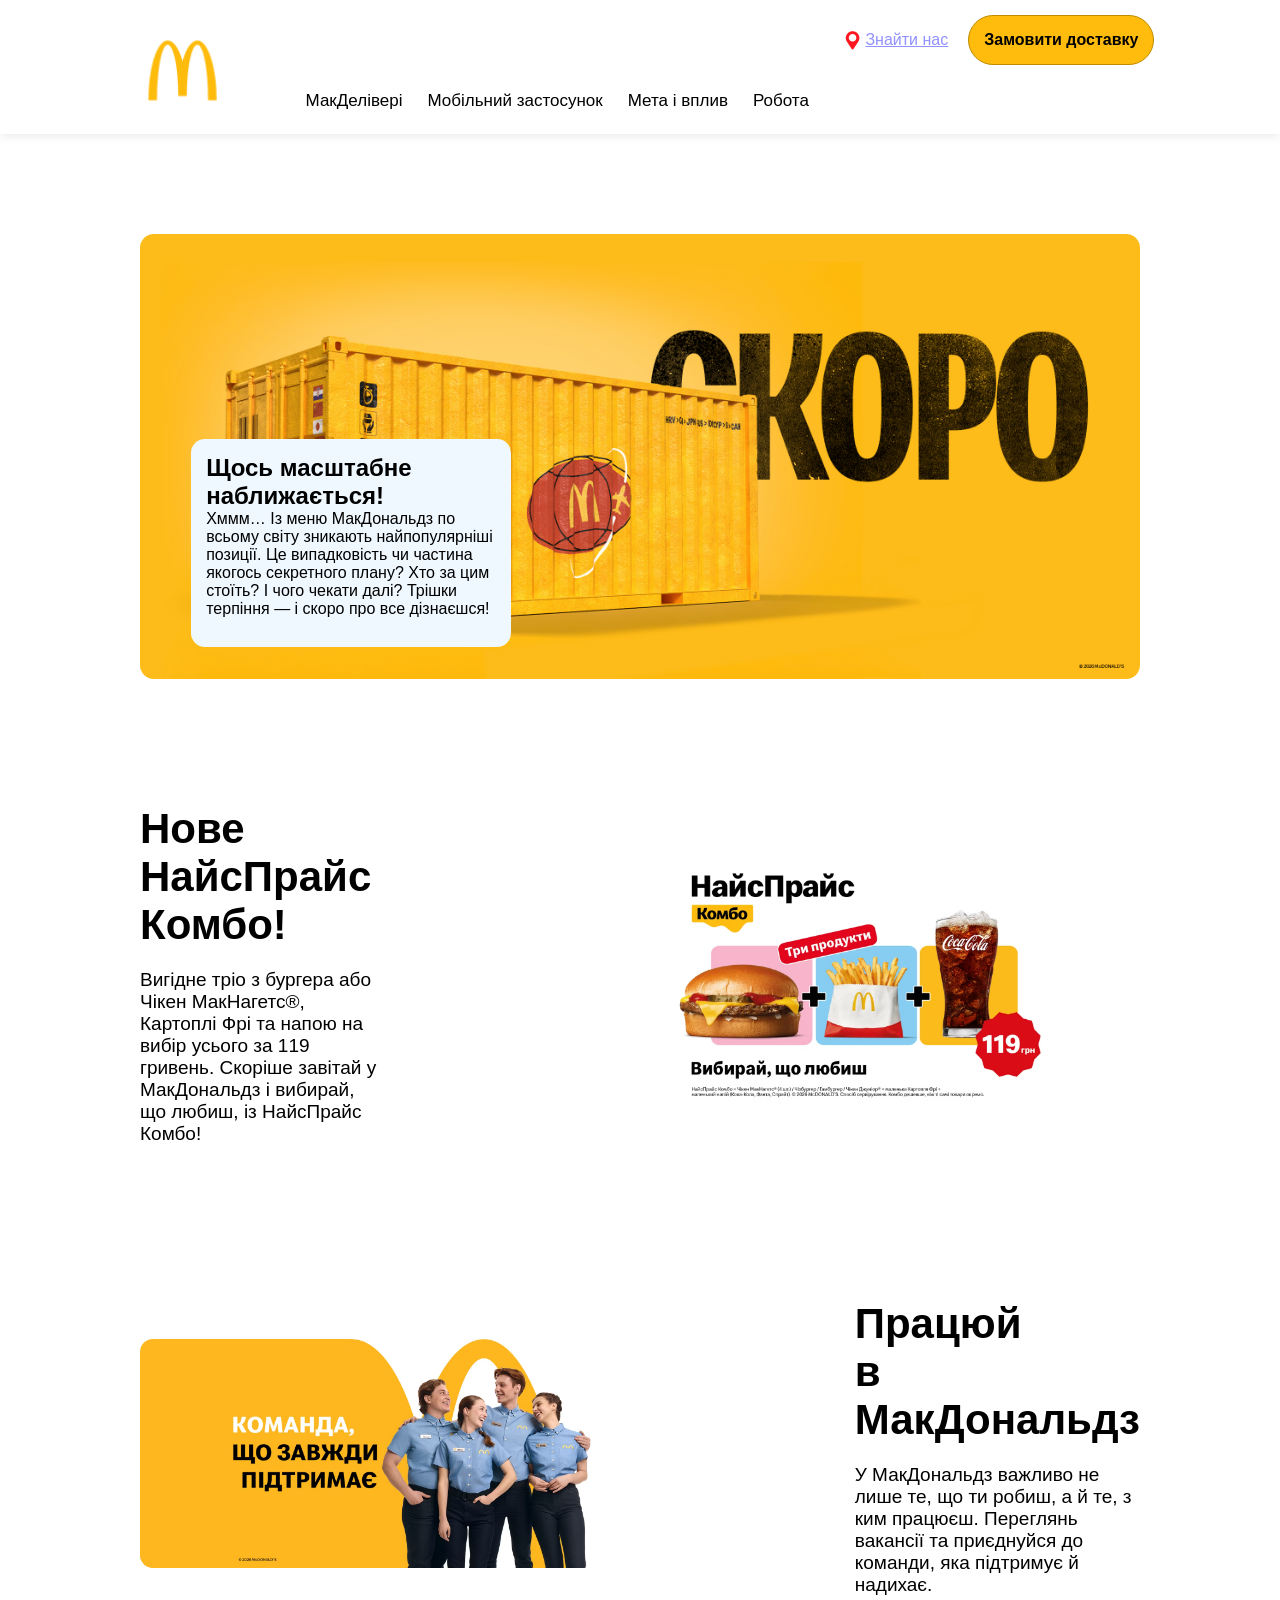
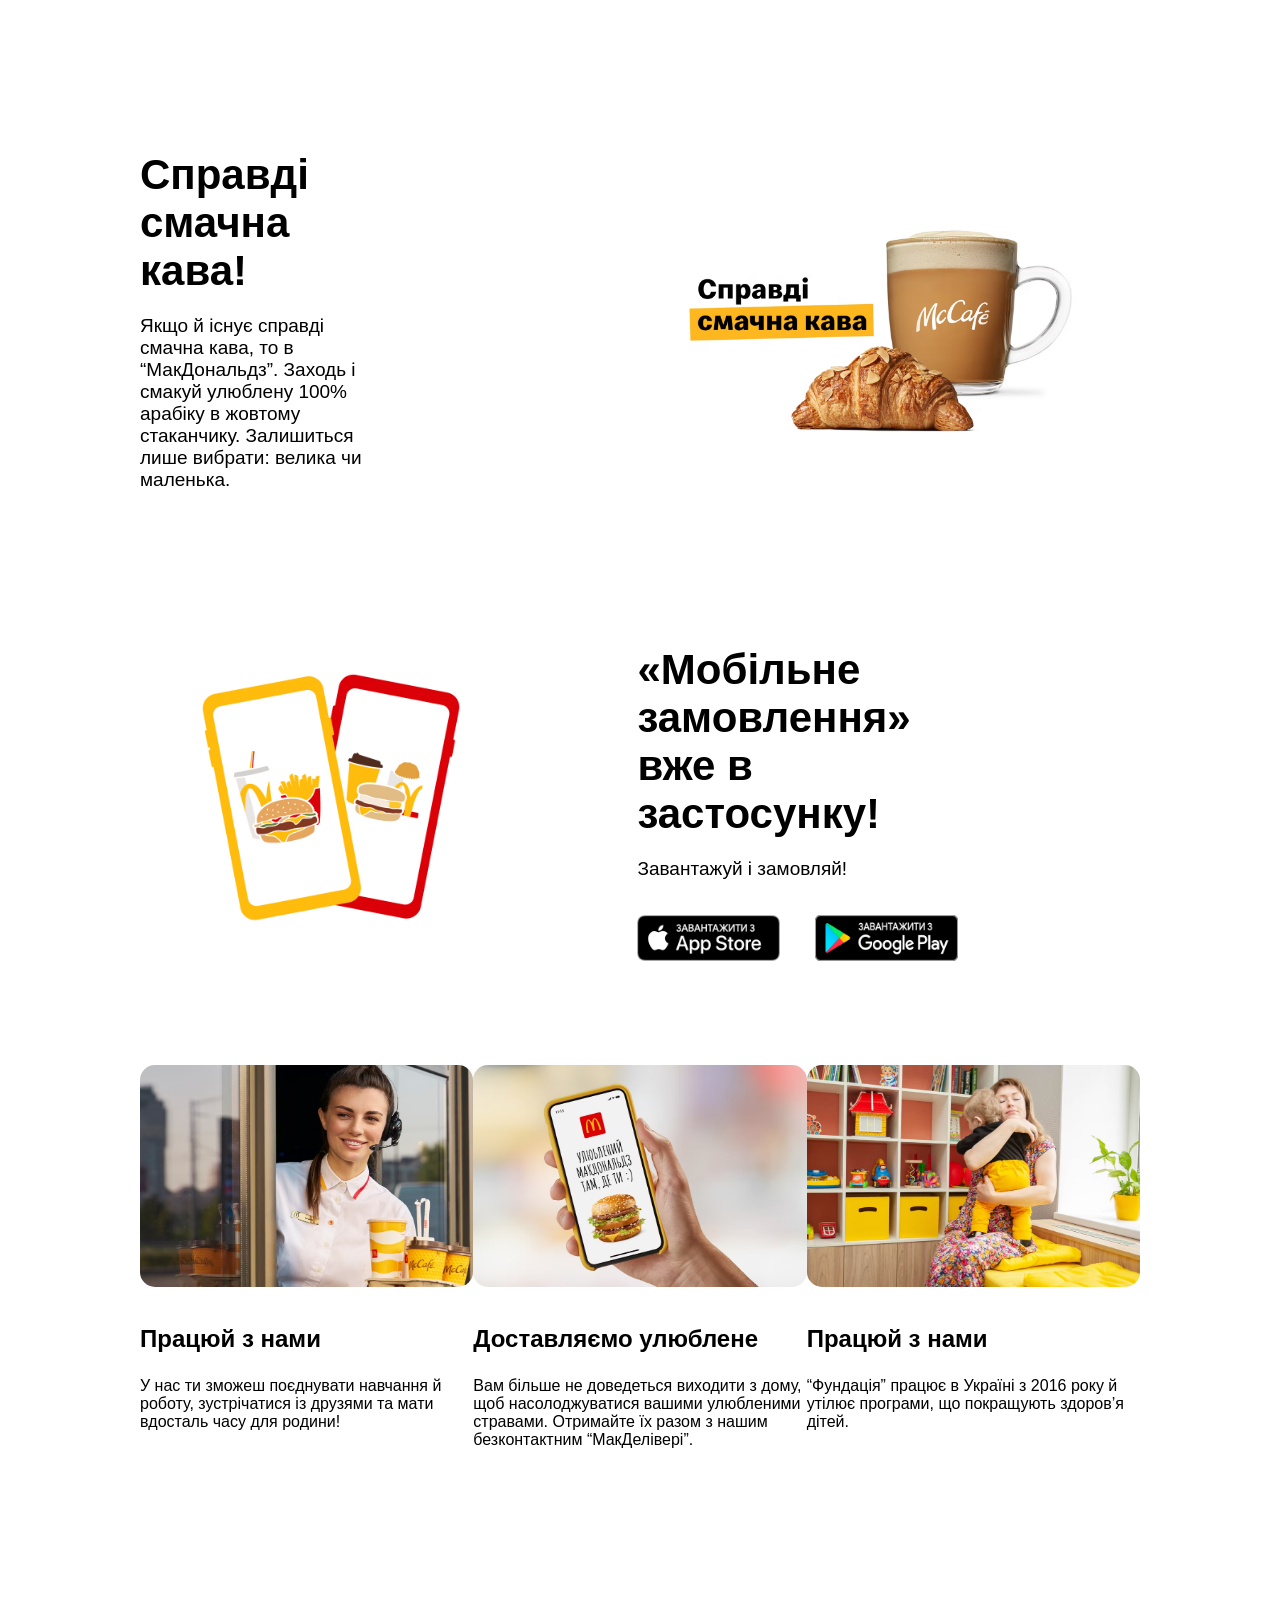
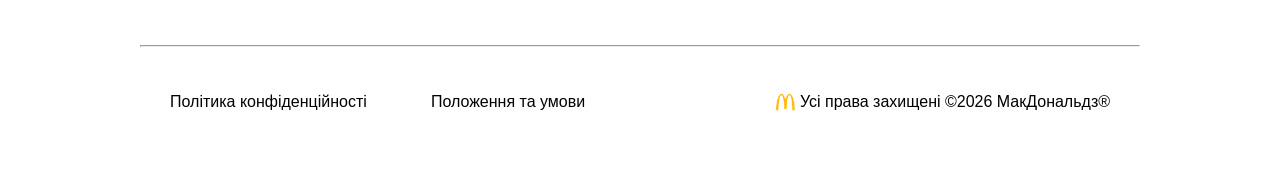
==== index.html @ 43e03fe8 "first commit" ====
<!DOCTYPE html>
<html lang="ua">

<head>
    <meta charset="UTF-8">
    <meta name="viewport" content="width=device-width, initial-scale=1.0">
    <link rel="stylesheet" href="./css/style.css">
    <link rel="icon" href="./images/mcdonalds-logo.jpg">
    <title>Макдональдз</title>
</head>

<body>
    <header>
        <div class="head">
            <div class="headd">
                <div class="head-img"><a href="./index.html"><img class="Mac"
                            src="./images/Logo_on_white_desktop_Small.jpg" alt=""></a>
                </div>
                <div class="right-header">
                    <nav>
                        <ul>
                            <li><a href="https://restaurants.mcdonalds.ua"><img src="./images/pngegg.png" alt=""><span>Знайти нас</span></a></li>
                            <li><a target="_blank" class="zakaz" href="https://glovoapp.com/en?utm_source=Social_media&utm_medium=Organic_Posts&utm_campaign=Referral_Acquisition_Facebook_All_PartnersVisibility_Ukr_UA"><button>Замовити доставку</button></a></li>
                        </ul>
                    </nav>
                    <div class="choose">
                        <a href="./macdelivery.html">МакДелiверi</a>
                        <a href="/mobileMC.html">Мобiльний застосунок</a>
                        <a href="./Meta.html">Мета i вплив</a>
                        <a href="./work.html">Робота</a>
                    </div>
                </div>
            </div>
        </div>
    </header>
    <main>
        <div class="slide">
            <img src="./images/Slider_TOW.png" alt="">
            <div class="slide-text">
                <h2>Щось масштабне наближається!</h2>
                <p>Хммм… Із меню МакДональдз по всьому світу зникають найпопулярніші позиції. Це випадковість чи частина
                    якогось секретного плану? Хто за цим стоїть? І чого чекати далі? Трішки терпіння — і скоро про все
                    дізнаєшся!</p>
            </div>
        </div class="empty">
        <p>
            <span><br></span>
            &nbsp;
        </p>
        <div class="row">
            <div class="aside1">
                <h2>Нове НайсПрайс Комбо!</h2>
                <p>Вигідне тріо з бургера або Чікен МакНагетс®, Картоплі Фрі та напою на вибір усього за 119 гривень.
                    Скоріше завітай у МакДональдз і вибирай, що любиш, із НайсПрайс Комбо!</p>
            </div>
            <div class="aside2"><img src="./images/Main_baner_NPC_Mcd_1-column-desktop.avif" alt=""></div>
        </div>
        <div class="row">
            <div class="aside2"><img src="./images/baner_recrutment_v2_1-column-desktop.avif" alt=""></div>
            <div class="aside1">
                <h2>Працюй в МакДональдз</h2>
                <p>У МакДональдз важливо не лише те, що ти робиш, а й те, з ким працюєш. Переглянь вакансії та
                    приєднуйся до команди, яка підтримує й надихає.</p>
            </div>
        </div>
        <div class="row">
            <div class="aside1">
                <h2>Справді смачна кава!</h2>
                <p>Якщо й існує справді смачна кава, то в “МакДональдз”. Заходь і смакуй улюблену 100% арабіку в жовтому
                    стаканчику. Залишиться лише вибрати: велика чи маленька.</p>

            </div>
            <div class="aside2"><img src="./images/coffeebaner_1-column-desktop.avif" alt=""></div>
        </div>
        <div class="row mobile-s">
            <div class="aside2">
                <img src="./images/phone+menu_illustration.jpg" alt="">
            </div>
            <div class="aside1 s-width">
                <h2>«Мобільне замовлення» вже в застосунку!</h2>
                <p>Завантажуй і замовляй!</p>
                <div class="app">
                    <a href="https://apps.apple.com/us/app/mcdonalds/id922103212"><img src="./images/appstore-icon.png"
                            alt=""></a>
                    <a href="https://play.google.com/store/apps/details?id=com.mcdonalds.app&hl=en"><img
                            src="./images/googleplay-icon.png" alt=""></a>
                </div>
            </div>
        </div>
        <div class="cards">
            <div class="card">
                <div class="column1">
                    <img src="./images/mcdrive_2336x1040_3-column-desktop (2).avif" alt="">
                    <h2>Працюй з нами</h2>
                    <p>У нас ти зможеш поєднувати навчання й роботу, зустрічатися із друзями та мати вдосталь часу для
                        родини!</p>
                </div>
                <div class="column2">
  
                </div>
            </div>
            <div class="card">
                <div class="column1">
                    <img src="./images/Public_BigMAv_Phone-1_3-column-desktop.avif" alt="">
                    <h2>Доставляємо улюблене</h2>
                    <p>Вам більше не доведеться виходити з дому, щоб насолоджуватися вашими улюбленими стравами.
                        Отримайте їх разом з нашим безконтактним “МакДелівері”.</p>
                </div>
                <div class="column2">

                </div>
            </div>
            <div class="card">
                <div class="column1">
                    <img src="./images/mom_kid_2336x1040_3-column-desktop.avif" alt="">
                    <h2>Працюй з нами</h2>
                    <p>“Фундація” працює в Україні з 2016 року й утілює програми, що покращують здоров’я дітей.</p>
                </div>
                <div class="column2">
                </div>
            </div>
        </div>
        <hr>
        <footer>
            <div class="left">
                <p>Політика конфіденційності</p>
                <p>Положення та умови</p>
            </div>
            <div class="rigth">
                <img src="./images/Logo_on_white_desktop_Small.jpg" alt="">
                <p>Усi права захищенi ©2026 МакДональдз®</p>
            </div>
        </footer>
    </main>
</body>

</html>
---- css/style.css ----
* {
  margin: 0;
  padding: 0;
  box-sizing: border-box;
  font-family: "Gill Sans", "Gill Sans MT", Calibri, "Trebuchet MS", sans-serif;
}

body {
  margin: auto;
}

nav {
  display: flex;
  justify-content: end;
}
nav ul {
  display: flex;
  align-items: center;
  gap: 20px;
}
nav li {
  list-style: none;
}
nav li a {
  display: flex;
  align-items: center;
  color: #9191ff;
}
nav li img {
  width: 25px;
}
nav li button {
  border-radius: 30px;
  font-size: 16px;
  padding: 15px;
  cursor: pointer;
  font-weight: 700;
  background-color: #ffbc0d;
  border: 1px solid #c08b00;
}
nav li button:hover {
  background-color: rgb(255, 202.1198347107, 64);
}

.choose {
  display: flex;
  gap: 25px;
  margin-top: 26px;
  font-size: 17px;
}
.choose a {
  color: black;
  text-decoration: none;
  padding-bottom: 23px;
}
.choose {
  padding-right: 27vw;
}

.headd {
  padding-top: 15px;
  display: flex;
  justify-content: space-between;
  gap: 70px;
}
.headd .Mac {
  width: 110px;
}

.right-header {
  display: flex;
  flex-direction: column;
}

header {
  box-shadow: 0 1px 10px rgba(0, 0, 0, 0.0980392157);
}

.head {
  display: flex;
  justify-content: center;
  max-width: 1170px;
  margin: 0 auto;
}

main {
  margin: 0 140px;
}

.slide {
  display: flex;
  justify-content: center;
  margin-top: 100px;
  position: relative;
}
.slide img {
  width: 100%;
  border-radius: 14px;
}
.slide .slide-text {
  position: absolute;
  bottom: 2em;
  left: 4vw;
  background-color: aliceblue;
  width: 20em;
  height: 13em;
  padding: 15px;
  border-radius: 14px;
}

.empty {
  height: 400px;
  width: auto;
  line-height: 24px;
}

.row {
  margin-top: 70px;
  display: flex;
  gap: 200px;
  margin-bottom: 100px;
}

.aside1 {
  margin-top: 20px;
  width: 60vw;
}
.aside1 h2 {
  padding-bottom: 20px;
  width: 70%;
  font-size: 42px;
}
.aside1 p {
  padding-bottom: 35px;
  font-size: 19px;
}
.aside1 button {
  border-radius: 30px;
  font-size: 16px;
  padding: 15px;
  cursor: pointer;
  font-weight: 700;
  background-color: white;
}
.aside1 button:hover {
  background-color: rgb(229.5, 229.5, 229.5);
}
.aside1 button {
  font-size: 17px;
}

.aside2 img {
  width: 100%;
  border-radius: 13px;
}

.mobile-s {
  align-items: center;
  gap: 20px;
}
.mobile-s img {
  width: 80%;
}

.s-width {
  width: 1000px;
}

.app {
  display: flex;
}

.column1 img {
  width: 100%;
  border-radius: 15px;
  margin-bottom: 10px;
}
.column1 h2 {
  margin: 24px 0;
}
.column1 p {
  margin: 24px 0;
}

.cards, .cards2 {
  display: flex;
  justify-content: space-evenly;
  margin-bottom: 50px;
}

.card {
  display: flex;
  flex-direction: column;
  justify-content: space-between;
  width: 26em;
  height: 530px;
}

.column2 button {
  border-radius: 30px;
  font-size: 16px;
  padding: 15px;
  cursor: pointer;
  font-weight: 700;
  background-color: white;
}
.column2 button:hover {
  background-color: rgb(229.5, 229.5, 229.5);
}

footer {
  display: flex;
  justify-content: space-between;
  margin: 0 30px;
  margin-top: 40px;
  margin-bottom: 70px;
}
footer .left {
  display: flex;
  align-items: center;
  gap: 4em;
}
footer img {
  width: 30px;
}
footer .rigth {
  display: flex;
  align-items: center;
}

.active {
  border-bottom: #b10000 4px solid;
  font-weight: bold;
}

.del-main {
  margin-top: 60px;
  text-align: center;
}
.del-main h1 {
  font-size: 60px;
  color: #1d1d1d;
  margin-bottom: 20px;
}
.del-main img {
  border-radius: 20px;
}

.deli-colm {
  text-align: left;
  border: 1px solid #bdbdbd;
  border-radius: 20px;
}
.deli-colm p {
  font-size: 17px;
}
.deli-colm img {
  border-radius: 20px 20px 0 0;
}

.deli-colm2 {
  padding: 17px;
}
.deli-colm2 button {
  border-radius: 30px;
  font-size: 16px;
  padding: 15px;
  cursor: pointer;
  font-weight: 700;
  background-color: white;
}
.deli-colm2 button:hover {
  background-color: rgb(229.5, 229.5, 229.5);
}

.deliv-h2 {
  font-size: 27px;
  margin-top: 35px;
  margin-bottom: 24px;
}

.img2 {
  width: 100%;
}

.cards2 {
  gap: 20px;
  margin-bottom: 0px;
}
.cards2 .card {
  height: 333px;
}
.cards2 {
  margin-bottom: 100px;
}

.aside-loca {
  justify-content: left;
  text-align: left;
}
.aside-loca h2 {
  font-size: 26px;
}

.row-loc {
  gap: 15px;
}
.row-loc img {
  width: 98%;
}

.row {
  align-items: center;
}
.row .cards3 {
  display: flex;
  justify-content: center;
  gap: 80px;
  max-width: 800px;
  margin: 0 auto;
}
.row .cards3 .card {
  display: flex;
  justify-content: space-between;
}
.row .cards3 .card .column1 {
  border: 0;
}
.row button {
  border-radius: 30px;
  font-size: 16px;
  padding: 15px;
  cursor: pointer;
  font-weight: 700;
  background-color: white;
}
.row button:hover {
  background-color: rgb(229.5, 229.5, 229.5);
}

.w1-15 {
  margin: 0 140px;
}

.hero-h1 {
  font-size: 50px;
}

.m-width {
  text-align: left;
}
.m-width img {
  border-radius: 0;
}

.Cherg {
  margin: 0 140px;
  text-align: left;
}
.Cherg h2 {
  margin: 20px 0;
}
.Cherg p {
  font-size: 18px;
}
.Cherg button {
  margin: 10px 0;
  border-radius: 30px;
  font-size: 16px;
  padding: 15px;
  cursor: pointer;
  font-weight: 700;
  background-color: white;
}
.Cherg button:hover {
  background-color: rgb(229.5, 229.5, 229.5);
}

.row .cards3 {
  gap: 200px;
}

.cards4 {
  display: flex;
  justify-content: space-between;
  gap: 200px;
}
.cards4 .card {
  height: 500px;
}
.cards4 .card img {
  width: 31em;
}
.cards4 {
  margin: none;
}

.row3 {
  width: 100%;
}

.under-text {
  font-size: 17px;
  margin: 0 130px;
  text-align: left;
}
.under-text ul {
  margin-left: 30px;
}
.under-text ul li {
  font-size: 18px;
}

.btnss {
  display: flex;
  justify-content: space-evenly;
}
.btnss button {
  border-radius: 30px;
  font-size: 16px;
  padding: 15px;
  cursor: pointer;
  font-weight: 700;
  background-color: white;
}
.btnss button:hover {
  background-color: rgb(229.5, 229.5, 229.5);
}
.btnss {
  margin: 70px 0;
}

.zakaz {
  text-decoration: none;
}/*# sourceMappingURL=style.css.map */
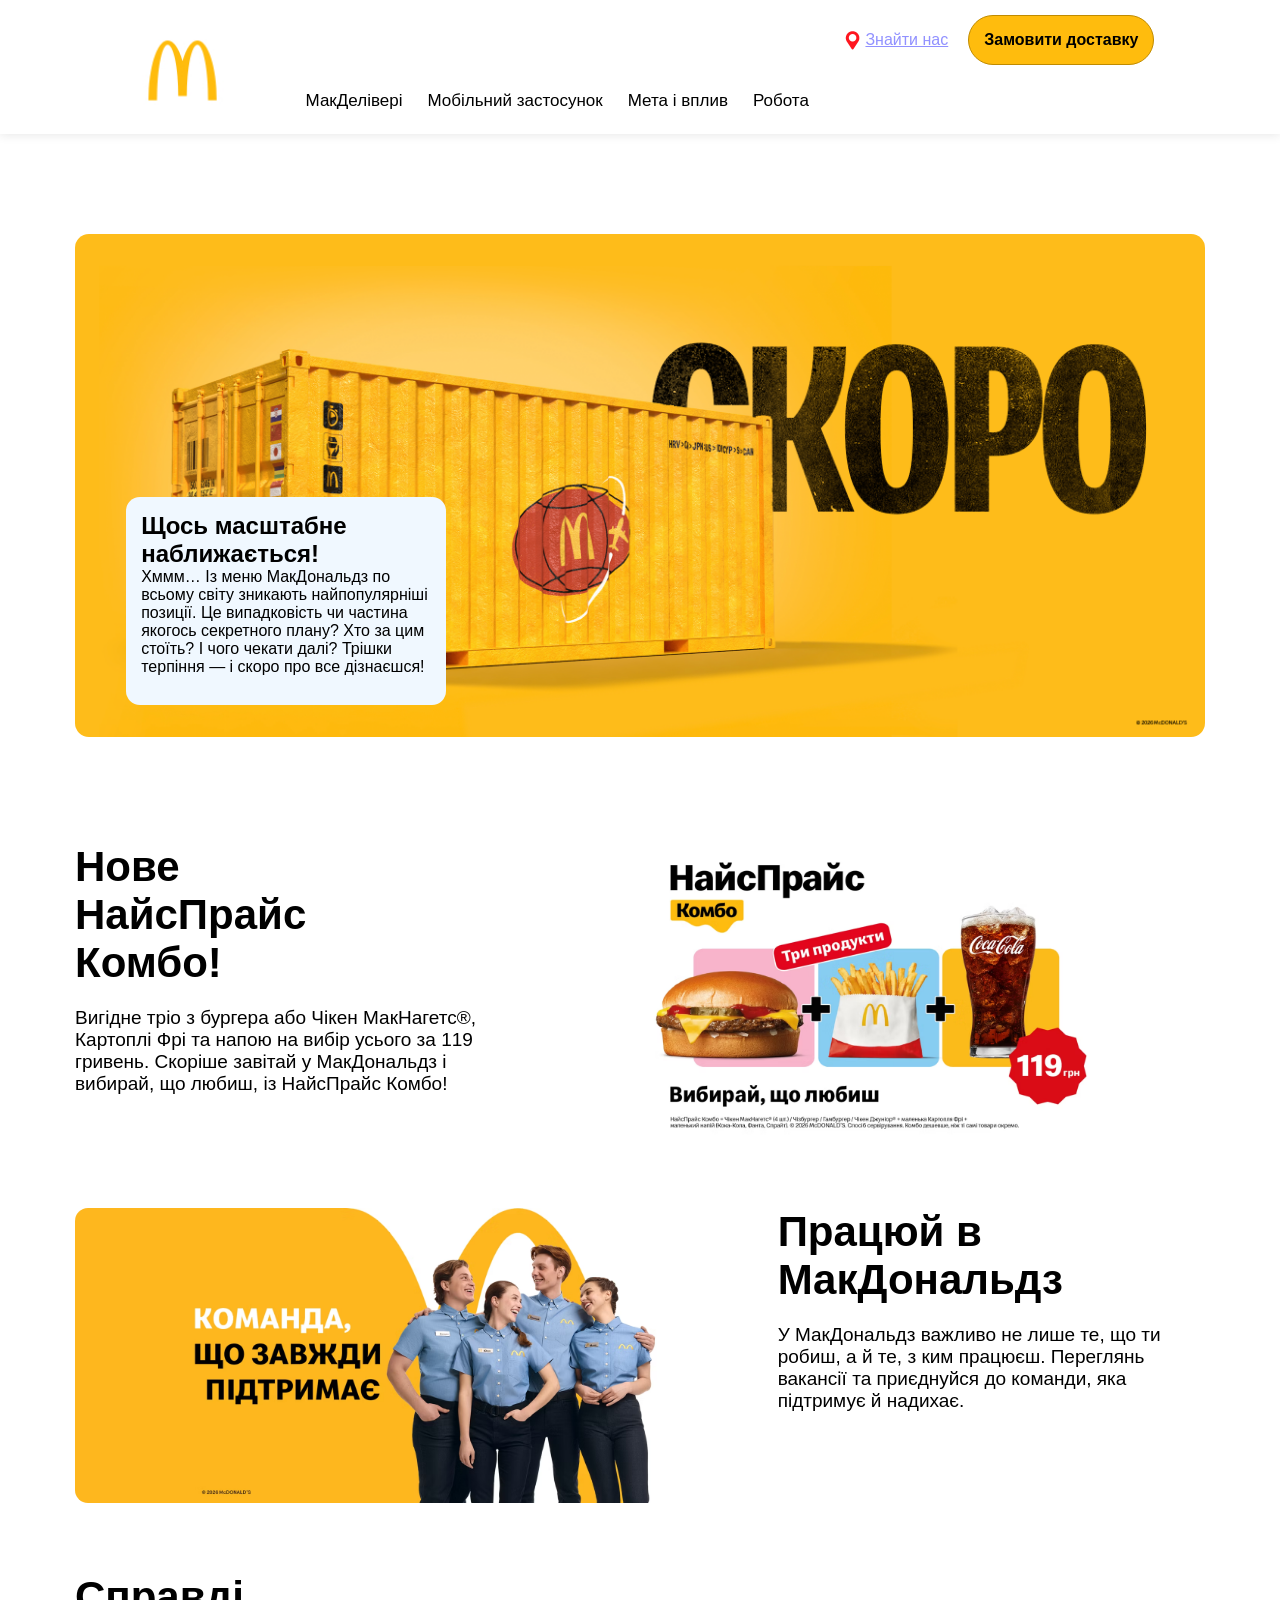
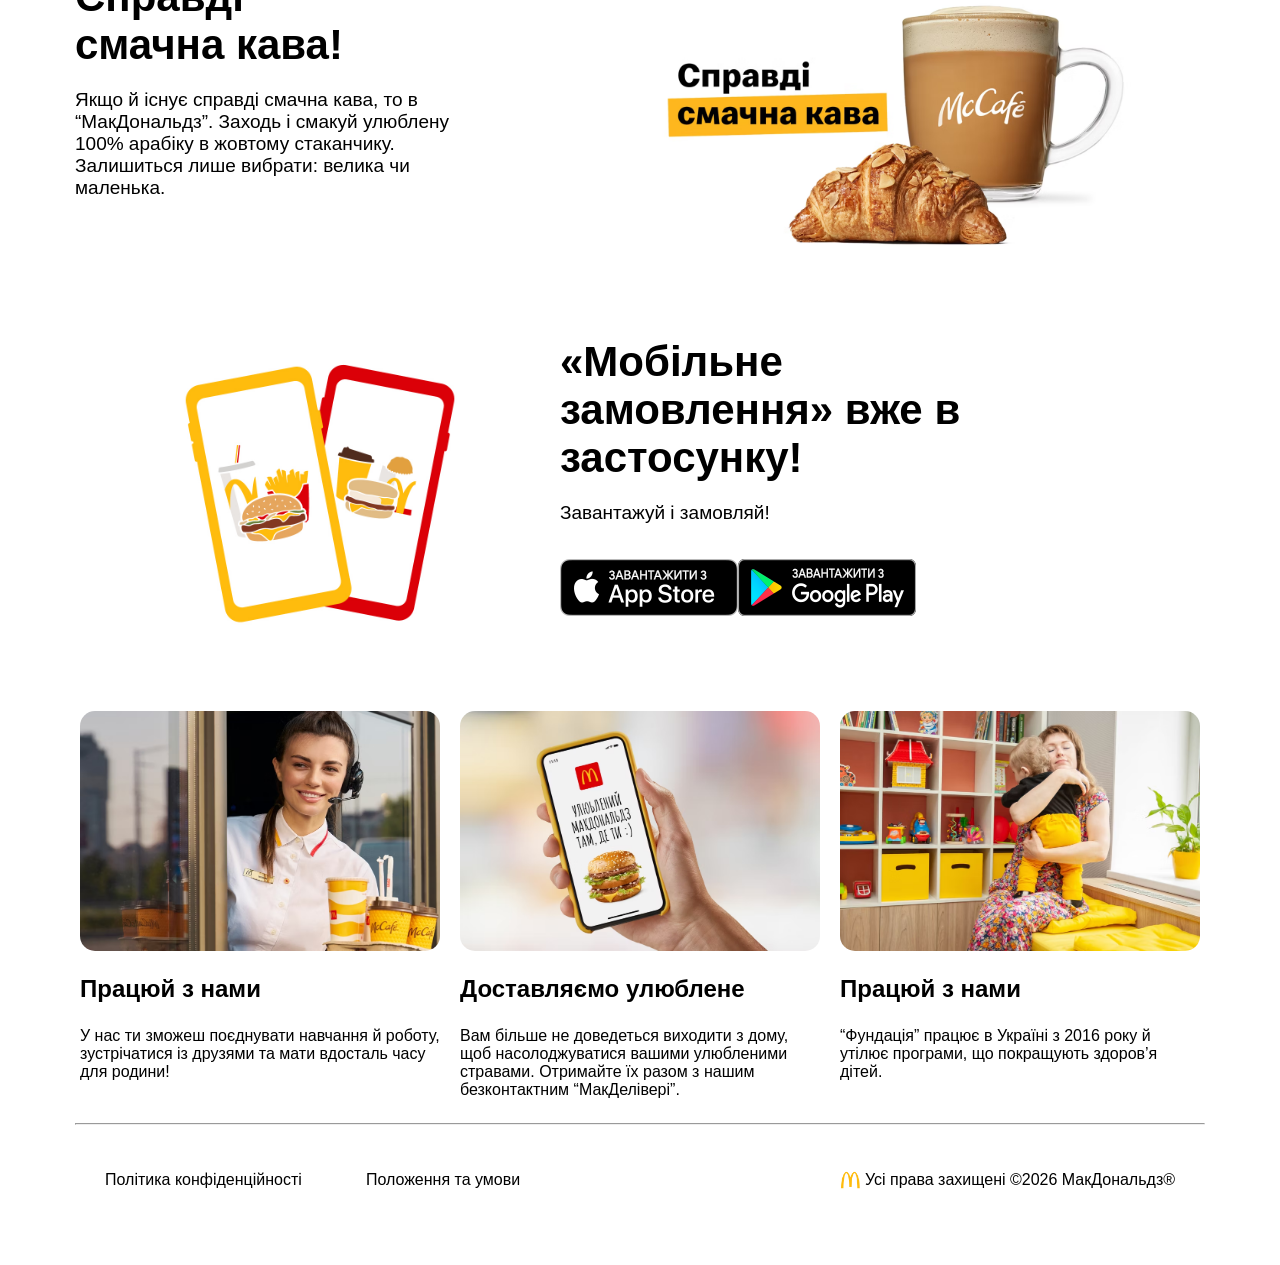
==== commit c9ac64cc: "redact header and add find-us page" ====
--- a/index.html
+++ b/index.html
@@ -19,7 +19,8 @@
                 <div class="right-header">
                     <nav>
                         <ul>
-                            <li><a href="https://restaurants.mcdonalds.ua"><img src="./images/pngegg.png" alt=""><span>Знайти нас</span></a></li>
+                            <li><a href="./find-us.html"><img src="./images/pngegg.png"
+                                        alt=""><span>Знайти нас</span></a></li>
                             <li><a target="_blank" class="zakaz" href="https://glovoapp.com/en?utm_source=Social_media&utm_medium=Organic_Posts&utm_campaign=Referral_Acquisition_Facebook_All_PartnersVisibility_Ukr_UA"><button>Замовити доставку</button></a></li>
                         </ul>
                     </nav>
--- a/css/style.css
+++ b/css/style.css
@@ -84,7 +84,9 @@
 }
 
 main {
-  margin: 0 140px;
+  max-width: 1170px;
+  margin: 0 auto;
+  padding: 0 20px;
 }
 
 .slide {
@@ -96,6 +98,7 @@
 .slide img {
   width: 100%;
   border-radius: 14px;
+  min-width: 30%;
 }
 .slide .slide-text {
   position: absolute;
@@ -114,16 +117,9 @@
   line-height: 24px;
 }
 
-.row {
-  margin-top: 70px;
-  display: flex;
-  gap: 200px;
-  margin-bottom: 100px;
-}
-
 .aside1 {
-  margin-top: 20px;
-  width: 60vw;
+  width: 100%;
+  max-width: 600px;
 }
 .aside1 h2 {
   padding-bottom: 20px;
@@ -154,12 +150,9 @@
   border-radius: 13px;
 }
 
-.mobile-s {
-  align-items: center;
-  gap: 20px;
-}
 .mobile-s img {
-  width: 80%;
+  width: 100%;
+  max-width: 400px;
 }
 
 .s-width {
@@ -184,16 +177,18 @@
 
 .cards, .cards2 {
   display: flex;
-  justify-content: space-evenly;
-  margin-bottom: 50px;
+  flex-wrap: wrap;
+  justify-content: center;
+  gap: 20px;
 }
 
 .card {
   display: flex;
   flex-direction: column;
   justify-content: space-between;
-  width: 26em;
-  height: 530px;
+  width: 100%;
+  max-width: 360px;
+  height: auto;
 }
 
 .column2 button {
@@ -220,12 +215,12 @@
   align-items: center;
   gap: 4em;
 }
-footer img {
+footer .rigth {
+  display: flex;
+  align-items: center;
+}
+footer .rigth img {
   width: 30px;
-}
-footer .rigth {
-  display: flex;
-  align-items: center;
 }
 
 .active {
@@ -243,6 +238,7 @@
   margin-bottom: 20px;
 }
 .del-main img {
+  width: 100%;
   border-radius: 20px;
 }
 
@@ -255,6 +251,7 @@
   font-size: 17px;
 }
 .deli-colm img {
+  width: 100%;
   border-radius: 20px 20px 0 0;
 }
 
@@ -310,12 +307,15 @@
 }
 
 .row {
-  align-items: center;
+  display: flex;
+  gap: 40px;
+  justify-content: center;
+  margin: 70px 0;
 }
 .row .cards3 {
   display: flex;
   justify-content: center;
-  gap: 80px;
+  gap: 200px;
   max-width: 800px;
   margin: 0 auto;
 }
@@ -339,7 +339,9 @@
 }
 
 .w1-15 {
-  margin: 0 140px;
+  max-width: 1170px;
+  margin: 0 auto;
+  padding: 0 20px;
 }
 
 .hero-h1 {
@@ -350,11 +352,14 @@
   text-align: left;
 }
 .m-width img {
+  width: 100%;
   border-radius: 0;
 }
 
 .Cherg {
-  margin: 0 140px;
+  max-width: 1170px;
+  margin: 0 auto;
+  padding: 0 20px;
   text-align: left;
 }
 .Cherg h2 {
@@ -376,23 +381,19 @@
   background-color: rgb(229.5, 229.5, 229.5);
 }
 
-.row .cards3 {
-  gap: 200px;
-}
-
 .cards4 {
   display: flex;
-  justify-content: space-between;
-  gap: 200px;
+  gap: 40px;
+  flex-wrap: wrap;
+  justify-content: center;
 }
 .cards4 .card {
-  height: 500px;
+  height: auto;
 }
 .cards4 .card img {
-  width: 31em;
-}
-.cards4 {
-  margin: none;
+  width: 100%;
+  max-width: 100%;
+  height: auto;
 }
 
 .row3 {
@@ -405,15 +406,18 @@
   text-align: left;
 }
 .under-text ul {
-  margin-left: 30px;
+  padding-left: 20px;
 }
 .under-text ul li {
+  margin-bottom: 10px;
   font-size: 18px;
 }
 
 .btnss {
   display: flex;
-  justify-content: space-evenly;
+  justify-content: center;
+  gap: 20px;
+  flex-wrap: wrap;
 }
 .btnss button {
   border-radius: 30px;
@@ -432,4 +436,97 @@
 
 .zakaz {
   text-decoration: none;
+}
+
+img {
+  max-width: 100%;
+  height: auto;
+  display: block;
+}
+
+@media (max-width: 1024px) {
+  .headd {
+    flex-direction: column;
+    align-items: center;
+    gap: 20px;
+  }
+  .choose {
+    padding-right: 0;
+    justify-content: center;
+    flex-wrap: wrap;
+  }
+  .row {
+    flex-direction: column;
+    align-items: center;
+  }
+  .aside1 {
+    max-width: 100%;
+    text-align: center;
+  }
+  .aside1 h2 {
+    width: 100%;
+    font-size: 32px;
+  }
+  .cards, .cards2 {
+    gap: 15px;
+  }
+  footer {
+    flex-direction: column;
+    gap: 20px;
+    text-align: center;
+  }
+}
+@media (max-width: 768px) {
+  .slide {
+    flex-direction: column;
+  }
+  .slide .slide-text {
+    position: static;
+    width: 100%;
+    height: auto;
+    margin-top: 12px;
+    left: auto;
+    bottom: auto;
+  }
+  .hero-h1 {
+    font-size: 32px;
+  }
+  nav ul {
+    flex-direction: column;
+    gap: 10px;
+  }
+  .cards, .cards2 {
+    flex-direction: column;
+    align-items: center;
+  }
+  .card {
+    width: 100%;
+    max-width: 360px;
+  }
+  .under-text {
+    margin: 0 20px;
+  }
+  .btnss {
+    flex-direction: column;
+  }
+}
+@media (max-width: 480px) {
+  main {
+    padding: 0 10px;
+  }
+  .headd {
+    gap: 10px;
+  }
+  .choose a {
+    font-size: 14px;
+  }
+  .aside1 h2 {
+    font-size: 24px;
+  }
+  .aside1 p {
+    font-size: 16px;
+  }
+  .hero-h1 {
+    font-size: 26px;
+  }
 }/*# sourceMappingURL=style.css.map */
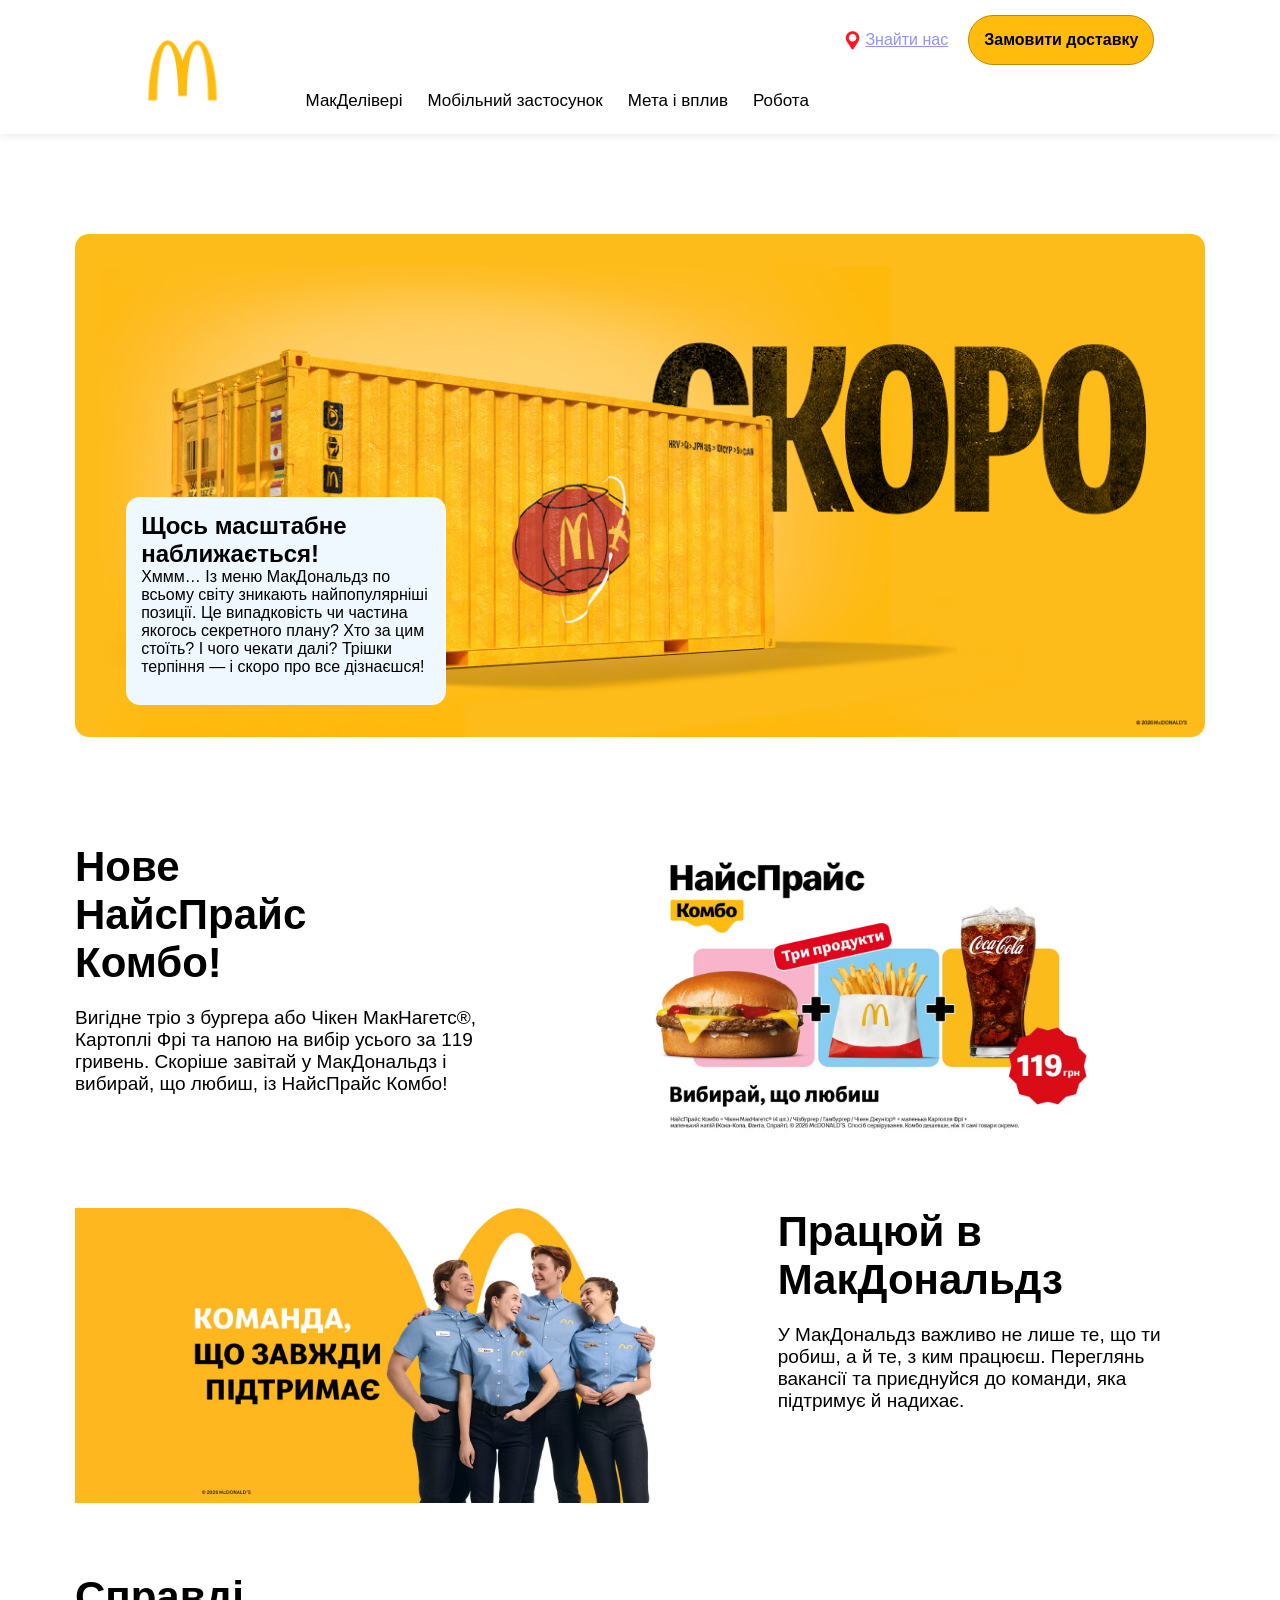
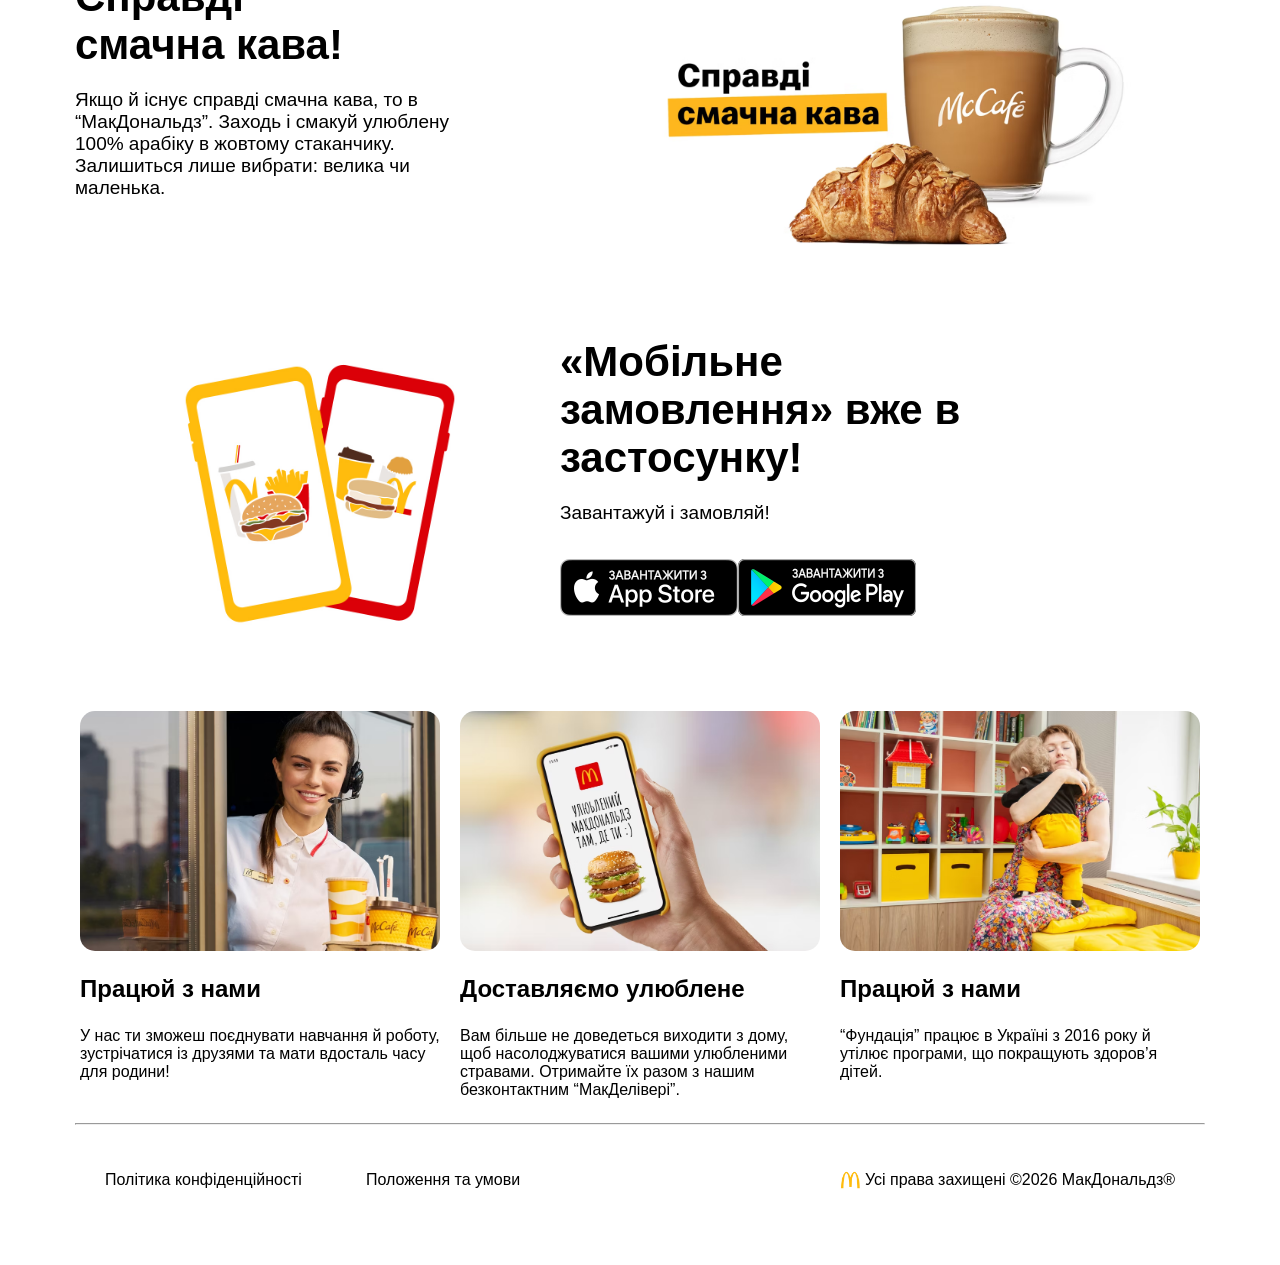
==== commit 9e8bfac9: "finish Website" ====
--- a/index.html
+++ b/index.html
@@ -24,12 +24,12 @@
                             <li><a target="_blank" class="zakaz" href="https://glovoapp.com/en?utm_source=Social_media&utm_medium=Organic_Posts&utm_campaign=Referral_Acquisition_Facebook_All_PartnersVisibility_Ukr_UA"><button>Замовити доставку</button></a></li>
                         </ul>
                     </nav>
-                    <div class="choose">
+                    <nav class="choose">
                         <a href="./macdelivery.html">МакДелiверi</a>
                         <a href="/mobileMC.html">Мобiльний застосунок</a>
                         <a href="./Meta.html">Мета i вплив</a>
                         <a href="./work.html">Робота</a>
-                    </div>
+                    </nav>
                 </div>
             </div>
         </div>
--- a/css/style.css
+++ b/css/style.css
@@ -145,9 +145,14 @@
   font-size: 17px;
 }
 
-.aside2 img {
-  width: 100%;
-  border-radius: 13px;
+.asiede2 img {
+  width: 100%;
+  height: 100%;
+  -o-object-fit: cover;
+     object-fit: cover;
+  -o-object-position: center;
+     object-position: center;
+  display: block;
 }
 
 .mobile-s img {
@@ -529,4 +534,124 @@
   .hero-h1 {
     font-size: 26px;
   }
+}
+.maine {
+  display: flex;
+}
+
+.aside1-findus {
+  width: 380px;
+  height: auto;
+}
+.aside1-findus .bg-yell {
+  background-color: #ffbc0d;
+}
+.aside1-findus .bg-yell .find-input {
+  box-shadow: 0 0 10px 0 rgba(175, 175, 175, 0.404);
+  font-family: sans-serif;
+  margin: 20px;
+  padding: 15px 30px;
+  border-radius: 20px;
+  border: none;
+  width: 340px;
+  font-style: italic;
+  font-weight: 600;
+  font-size: 16px;
+}
+.aside1-findus .bg-yell .find-input::-moz-placeholder {
+  color: #bdbdbd;
+}
+.aside1-findus .bg-yell .find-input::placeholder {
+  color: #bdbdbd;
+}
+.aside1-findus .bg-yell .Searchimg {
+  position: absolute;
+  top: 225px;
+  left: 15px;
+}
+.aside1-findus .find-btn {
+  margin: 10px;
+  text-align: center;
+  gap: 14px;
+  padding: 10px;
+}
+.aside1-findus .find-btn a {
+  cursor: pointer;
+  text-decoration: none;
+  color: black;
+}
+.aside1-findus .find-btn a:hover {
+  color: #b10000;
+}
+
+.aside2-findus {
+  width: 380px;
+}
+.aside2-findus .choose-rest {
+  font-size: 20px;
+  font-weight: 700;
+}
+
+.chose {
+  margin: 18px 0;
+}
+.chose .filters {
+  display: flex;
+  font-size: 10px;
+  font-weight: 700;
+  border: 2px solid #FFBC0D;
+  justify-content: center;
+  text-align: center;
+  border-radius: 4px;
+  padding: 4px 10px;
+  cursor: pointer;
+}
+.chose {
+  display: flex;
+}
+
+.checkbox-div {
+  display: flex;
+  padding: 0 24px;
+  justify-content: space-between;
+}
+.checkbox-div span {
+  margin: 14px;
+  display: flex;
+  cursor: pointer;
+  font-weight: 700;
+}
+.checkbox-div input {
+  margin-right: 5px;
+  width: 20px;
+}
+
+.rowmac {
+  padding: 25px;
+  display: flex;
+  justify-content: space-between;
+  align-items: center;
+}
+.rowmac .mac-card {
+  font-size: 13px;
+  flex-direction: column;
+  display: flex;
+  align-items: center;
+  text-align: center;
+}
+
+.near {
+  margin: 16px;
+  font-size: 23px;
+  font-weight: 700;
+}
+
+.non-near {
+  margin: 16px;
+  font-size: 17px;
+  color: #6d6d6d;
+}
+
+body {
+  height: 100%;
 }/*# sourceMappingURL=style.css.map */
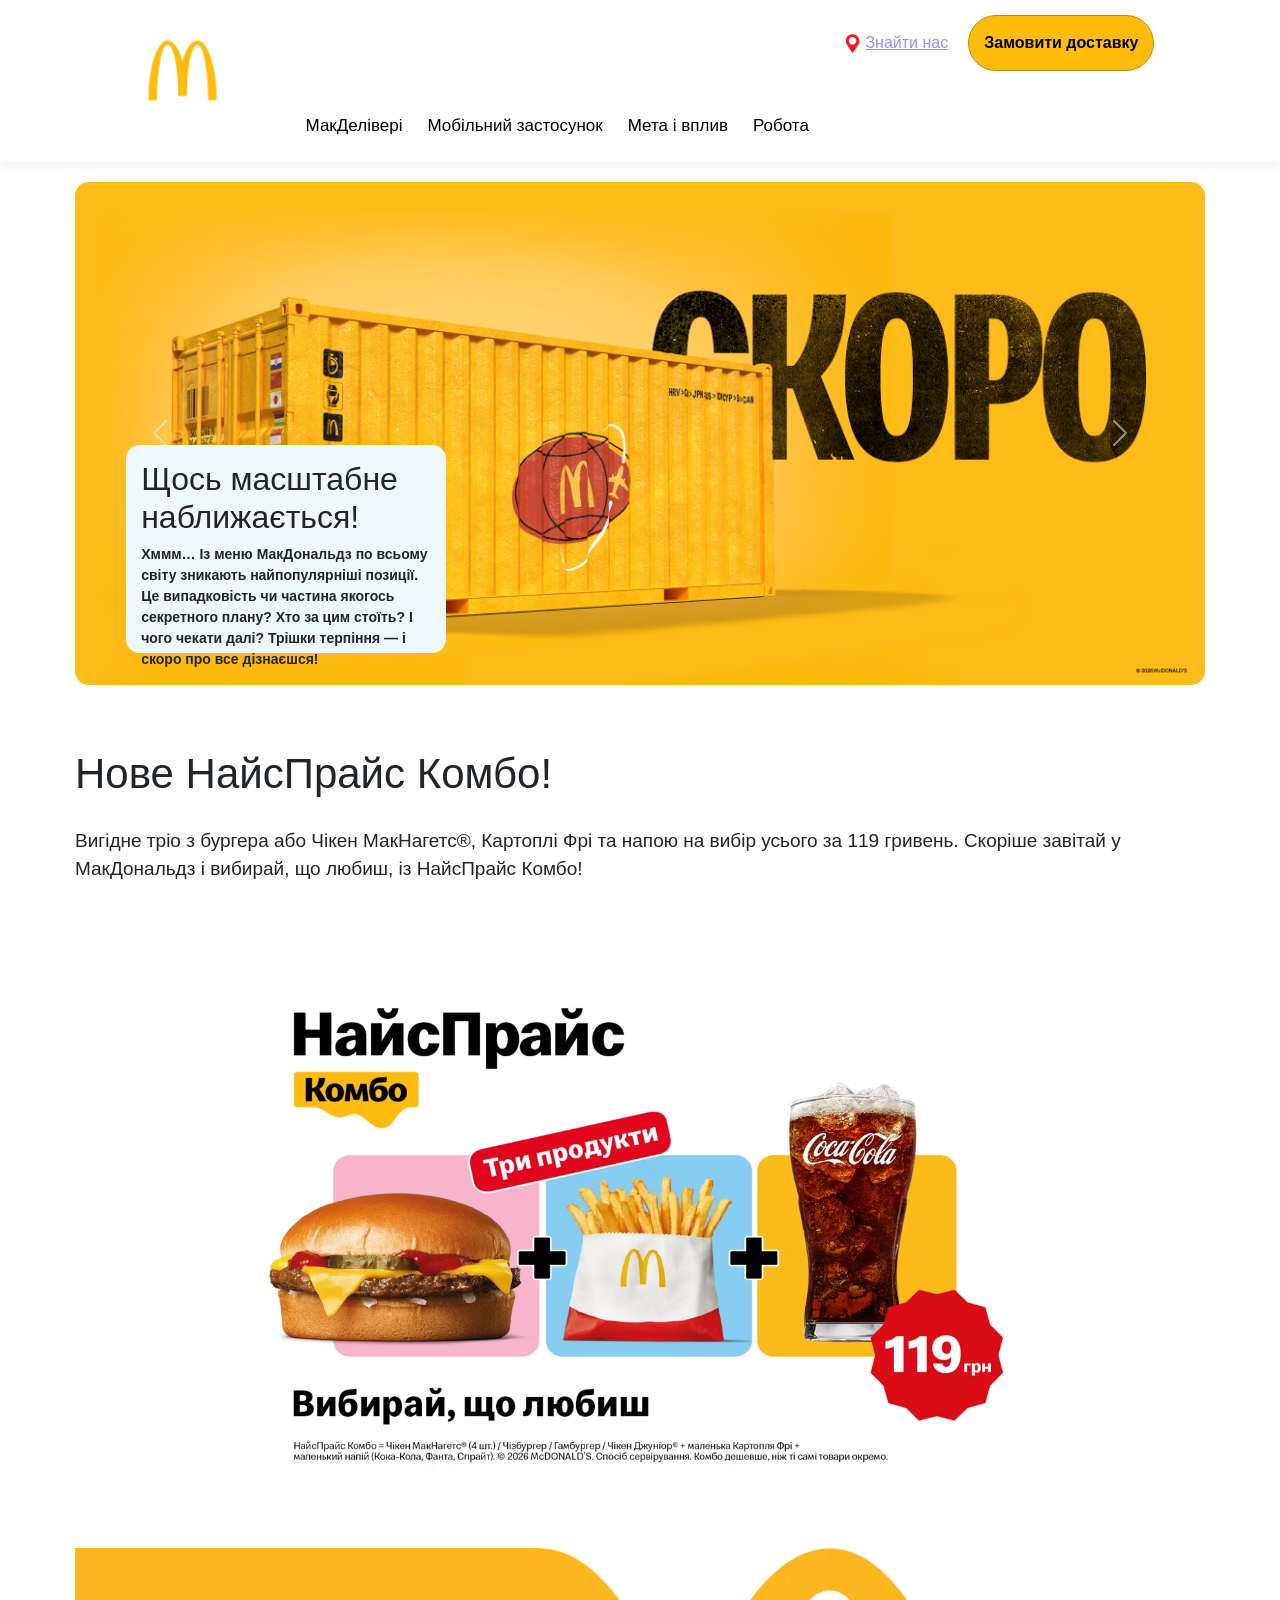
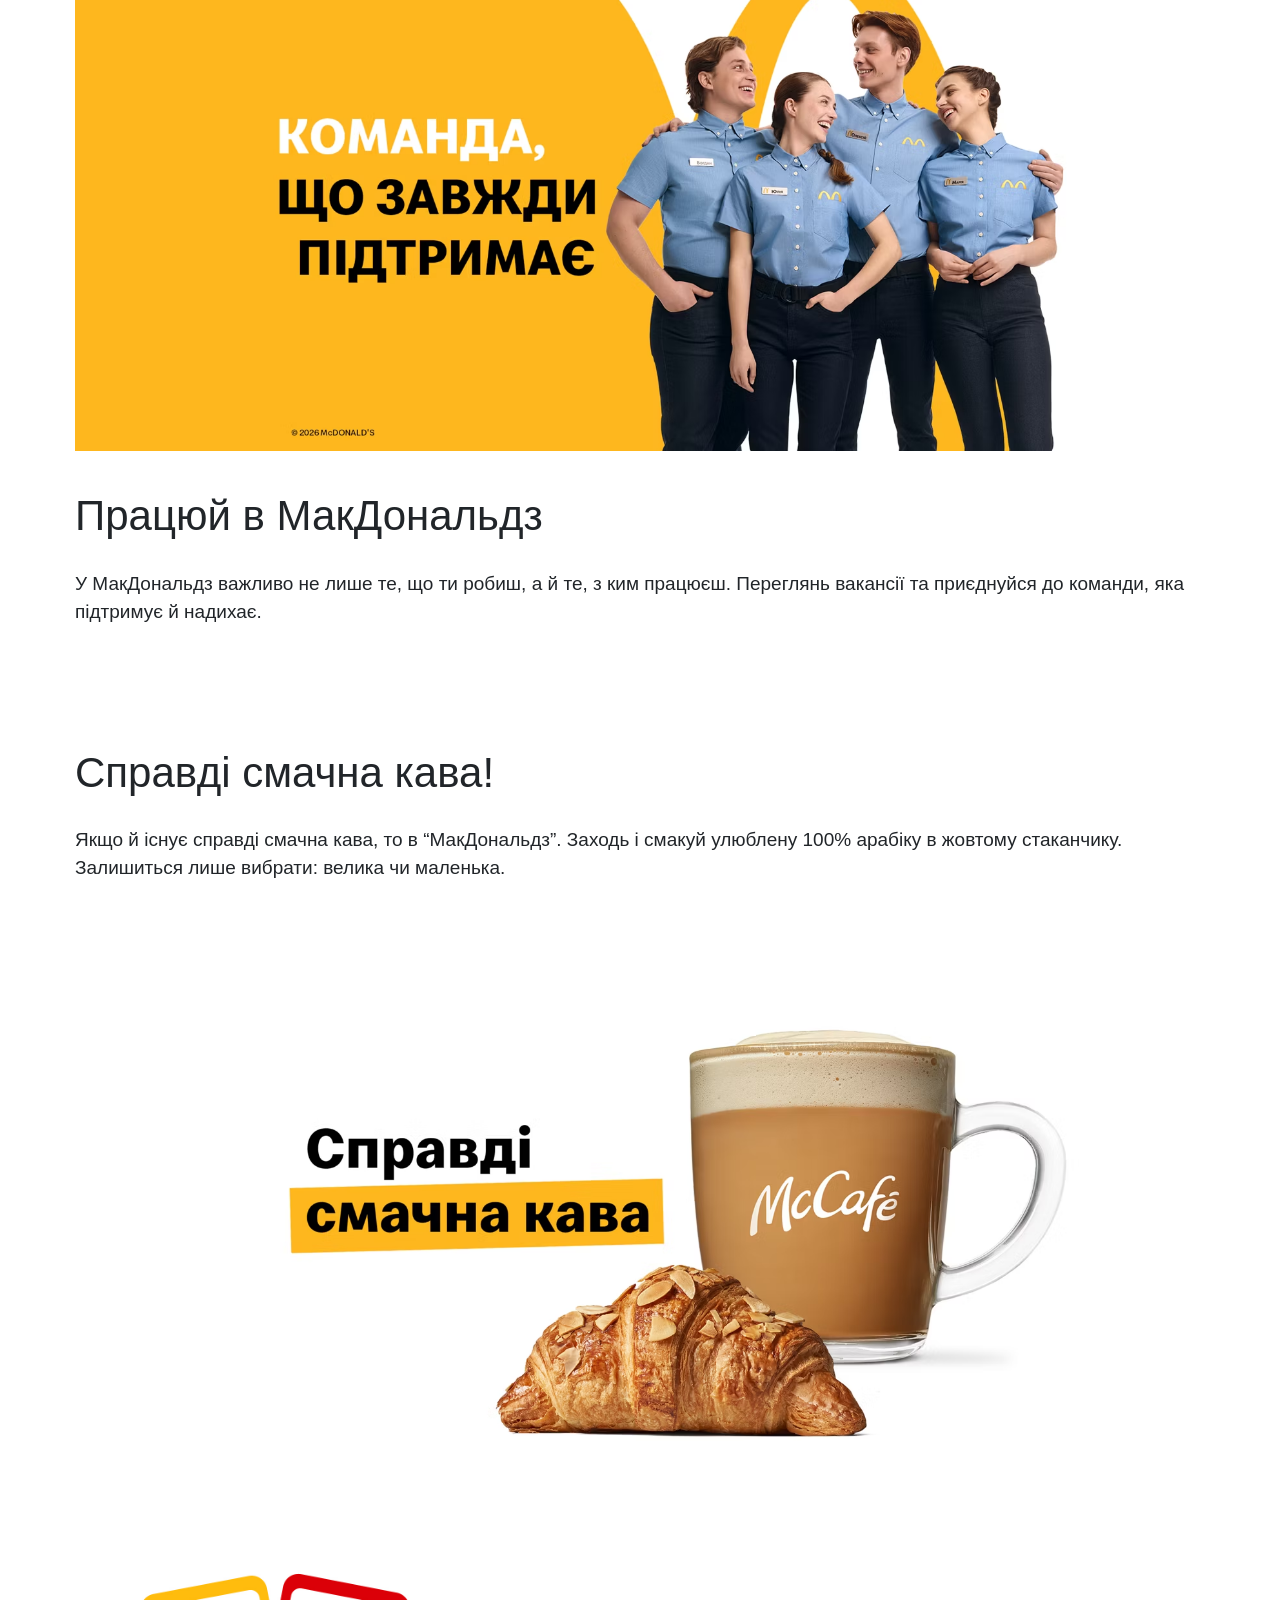
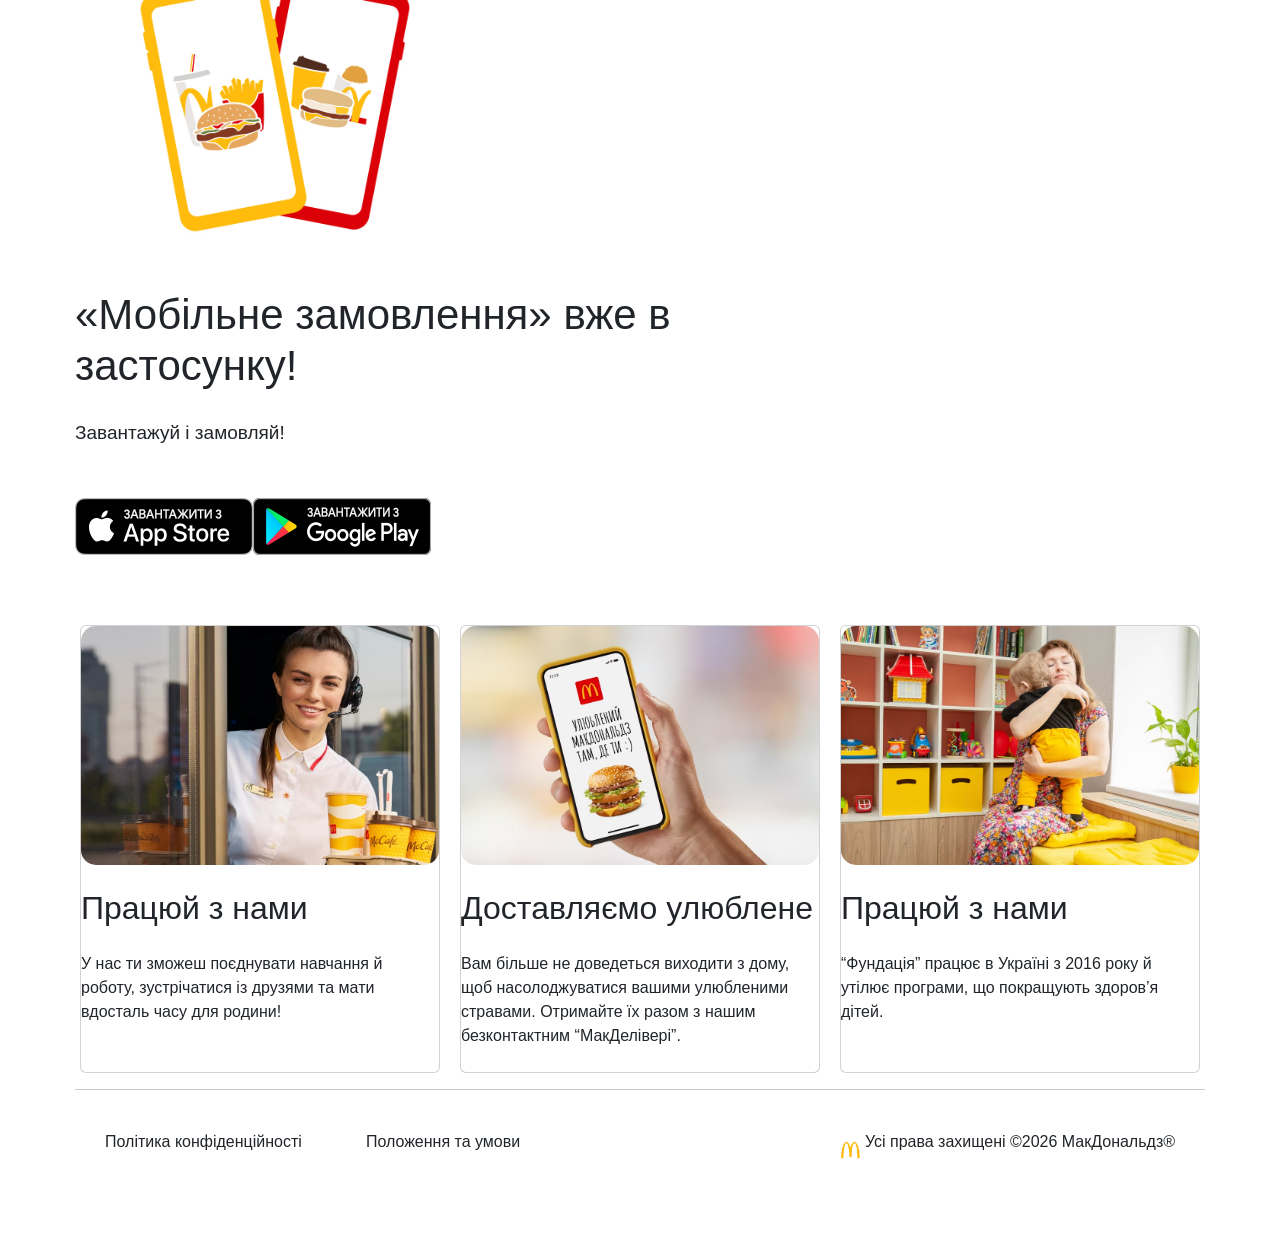
==== commit 9ad73bf8: "finish" ====
--- a/index.html
+++ b/index.html
@@ -6,6 +6,12 @@
     <meta name="viewport" content="width=device-width, initial-scale=1.0">
     <link rel="stylesheet" href="./css/style.css">
     <link rel="icon" href="./images/mcdonalds-logo.jpg">
+    <link href="https://cdn.jsdelivr.net/npm/bootstrap@5.3.8/dist/css/bootstrap.min.css" rel="stylesheet"
+        integrity="sha384-sRIl4kxILFvY47J16cr9ZwB07vP4J8+LH7qKQnuqkuIAvNWLzeN8tE5YBujZqJLB" crossorigin="anonymous">
+    <script src="https://cdn.jsdelivr.net/npm/bootstrap@5.3.8/dist/js/bootstrap.bundle.min.js"
+        integrity="sha384-FKyoEForCGlyvwx9Hj09JcYn3nv7wiPVlz7YYwJrWVcXK/BmnVDxM+D2scQbITxI"
+        crossorigin="anonymous"></script>
+
     <title>Макдональдз</title>
 </head>
 
@@ -19,9 +25,11 @@
                 <div class="right-header">
                     <nav>
                         <ul>
-                            <li><a href="./find-us.html"><img src="./images/pngegg.png"
-                                        alt=""><span>Знайти нас</span></a></li>
-                            <li><a target="_blank" class="zakaz" href="https://glovoapp.com/en?utm_source=Social_media&utm_medium=Organic_Posts&utm_campaign=Referral_Acquisition_Facebook_All_PartnersVisibility_Ukr_UA"><button>Замовити доставку</button></a></li>
+                            <li><a href="./find-us.html"><img src="./images/pngegg.png" alt=""><span>Знайти
+                                        нас</span></a></li>
+                            <li><a target="_blank" class="zakaz"
+                                    href="https://glovoapp.com/en?utm_source=Social_media&utm_medium=Organic_Posts&utm_campaign=Referral_Acquisition_Facebook_All_PartnersVisibility_Ukr_UA"><button>Замовити
+                                        доставку</button></a></li>
                         </ul>
                     </nav>
                     <nav class="choose">
@@ -36,12 +44,46 @@
     </header>
     <main>
         <div class="slide">
-            <img src="./images/Slider_TOW.png" alt="">
-            <div class="slide-text">
-                <h2>Щось масштабне наближається!</h2>
-                <p>Хммм… Із меню МакДональдз по всьому світу зникають найпопулярніші позиції. Це випадковість чи частина
-                    якогось секретного плану? Хто за цим стоїть? І чого чекати далі? Трішки терпіння — і скоро про все
-                    дізнаєшся!</p>
+            <div id="carouselExample" class="carousel slide">
+                <div class="carousel-inner">
+                    <div class="carousel-item active">
+                        <img src="./images/Slider_TOW.png" class="d-block w-100" alt="...">
+                        <div class="slide-text">
+                            <h2>Щось масштабне наближається!</h2>
+                            <p>Хммм… Із меню МакДональдз по всьому світу зникають найпопулярніші позиції. Це
+                                випадковість чи частина
+                                якогось секретного плану? Хто за цим стоїть? І чого чекати далі? Трішки терпіння — і
+                                скоро про все
+                                дізнаєшся!</p>
+                        </div>
+                    </div>
+                    <div class="carousel-item">
+                        <img src="./images/Slider_BeefVariety.png" class="d-block w-100" alt="...">
+                        <div class="slide-text">
+                            <h2>Біф-новинки вже тут!</h2>
+                            <p>Насичений, соковитий Біф Рол, на який ви так довго чекали, і гострий Роял Халапеньйо та
+                                Бекон вже в МакДональдз! Ми знаємо, що ви сьогодні замовите!</p>
+                        </div>
+                    </div>
+                    <div class="carousel-item">
+                        <img src="./images/HM_Mario_SLIDER_feb2026.png" class="d-block w-100" alt="...">
+                        <div class="slide-text">
+                            <h2>Книга чи іграшка?</h2>
+                            <p>Пориньте разом із дітьми у пригодницький та міжгалактичний Всесвіт Маріо з новою
+                                колекцією іграшок і книг Хеппі Міл®!</p>
+                        </div>
+                    </div>
+                </div>
+                <button class="carousel-control-prev" type="button" data-bs-target="#carouselExample"
+                    data-bs-slide="prev">
+                    <span class="carousel-control-prev-icon" aria-hidden="true"></span>
+                    <span class="visually-hidden">Previous</span>
+                </button>
+                <button class="carousel-control-next" type="button" data-bs-target="#carouselExample"
+                    data-bs-slide="next">
+                    <span class="carousel-control-next-icon" aria-hidden="true"></span>
+                    <span class="visually-hidden">Next</span>
+                </button>
             </div>
         </div class="empty">
         <p>
@@ -97,7 +139,7 @@
                         родини!</p>
                 </div>
                 <div class="column2">
-  
+
                 </div>
             </div>
             <div class="card">
--- a/css/style.css
+++ b/css/style.css
@@ -92,8 +92,11 @@
 .slide {
   display: flex;
   justify-content: center;
-  margin-top: 100px;
+  margin-top: 10px;
   position: relative;
+}
+.slide .active {
+  border: none;
 }
 .slide img {
   width: 100%;
@@ -101,6 +104,9 @@
   min-width: 30%;
 }
 .slide .slide-text {
+  display: flex;
+  flex-direction: column;
+  justify-content: space-around;
   position: absolute;
   bottom: 2em;
   left: 4vw;
@@ -109,6 +115,9 @@
   height: 13em;
   padding: 15px;
   border-radius: 14px;
+}
+.slide .slide-text p {
+  font-size: 14px;
 }
 
 .empty {
@@ -650,8 +659,4 @@
   margin: 16px;
   font-size: 17px;
   color: #6d6d6d;
-}
-
-body {
-  height: 100%;
 }/*# sourceMappingURL=style.css.map */
